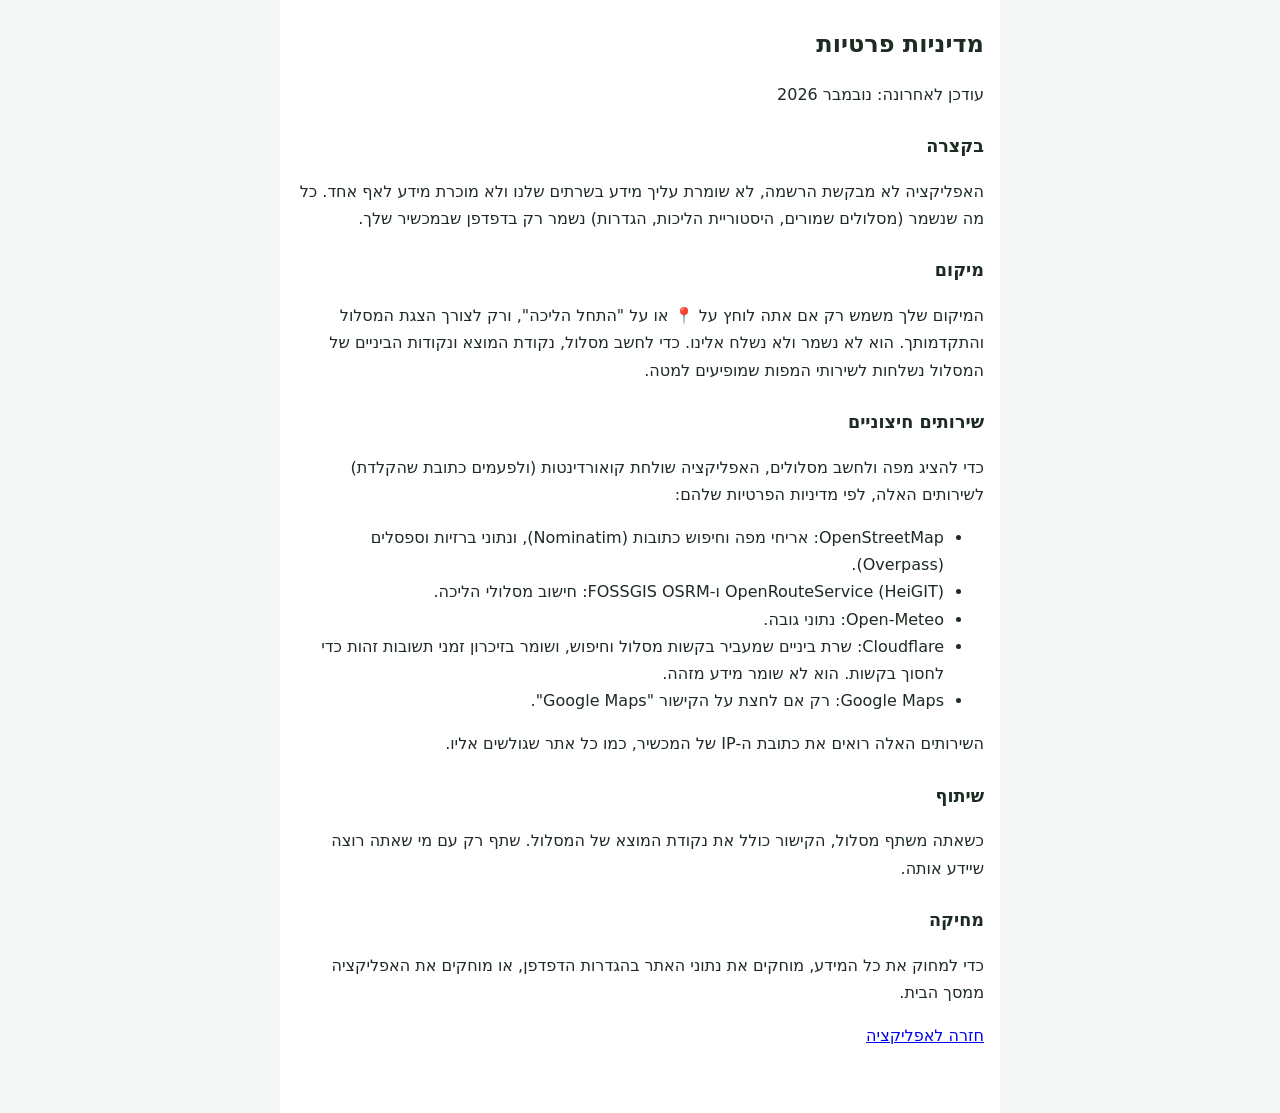
==== privacy.html @ 0ef1e4db "Cloudflare Worker proxy for OpenRouteService, privacy policy Co-Authored-By: Claude Opus 5.5 <norepl" ====
<!doctype html>
<html lang="he" dir="rtl">
<head>
  <meta charset="utf-8">
  <meta name="viewport" content="width=device-width, initial-scale=1">
  <title>מדיניות פרטיות · מסלולי הליכה</title>
  <link rel="stylesheet" href="style.css">
  <style>
    body { display: block; overflow: auto; }
    main.doc { max-width: 720px; margin: 0 auto; padding: 24px 16px 48px; line-height: 1.7; background: #fff; min-height: 100%; }
    main.doc h1 { font-size: 1.5rem; }
    main.doc h2 { font-size: 1.1rem; margin-top: 24px; }
  </style>
</head>
<body>
  <main class="doc">
    <h1>מדיניות פרטיות</h1>
    <p>עודכן לאחרונה: נובמבר 2026</p>

    <h2>בקצרה</h2>
    <p>האפליקציה לא מבקשת הרשמה, לא שומרת עליך מידע בשרתים שלנו ולא מוכרת מידע לאף אחד. כל מה שנשמר (מסלולים שמורים, היסטוריית הליכות, הגדרות) נשמר רק בדפדפן שבמכשיר שלך.</p>

    <h2>מיקום</h2>
    <p>המיקום שלך משמש רק אם אתה לוחץ על 📍 או על "התחל הליכה", ורק לצורך הצגת המסלול והתקדמותך. הוא לא נשמר ולא נשלח אלינו. כדי לחשב מסלול, נקודת המוצא ונקודות הביניים של המסלול נשלחות לשירותי המפות שמופיעים למטה.</p>

    <h2>שירותים חיצוניים</h2>
    <p>כדי להציג מפה ולחשב מסלולים, האפליקציה שולחת קואורדינטות (ולפעמים כתובת שהקלדת) לשירותים האלה, לפי מדיניות הפרטיות שלהם:</p>
    <ul>
      <li>OpenStreetMap: אריחי מפה וחיפוש כתובות (Nominatim), ונתוני ברזיות וספסלים (Overpass).</li>
      <li>OpenRouteService (HeiGIT) ו-FOSSGIS OSRM: חישוב מסלולי הליכה.</li>
      <li>Open-Meteo: נתוני גובה.</li>
      <li>Cloudflare: שרת ביניים שמעביר בקשות מסלול וחיפוש, ושומר בזיכרון זמני תשובות זהות כדי לחסוך בקשות. הוא לא שומר מידע מזהה.</li>
      <li>Google Maps: רק אם לחצת על הקישור "Google Maps".</li>
    </ul>
    <p>השירותים האלה רואים את כתובת ה-IP של המכשיר, כמו כל אתר שגולשים אליו.</p>

    <h2>שיתוף</h2>
    <p>כשאתה משתף מסלול, הקישור כולל את נקודת המוצא של המסלול. שתף רק עם מי שאתה רוצה שיידע אותה.</p>

    <h2>מחיקה</h2>
    <p>כדי למחוק את כל המידע, מוחקים את נתוני האתר בהגדרות הדפדפן, או מוחקים את האפליקציה ממסך הבית.</p>

    <p><a href="./">חזרה לאפליקציה</a></p>
  </main>
</body>
</html>
---- style.css ----
* { box-sizing: border-box; }
html, body { margin: 0; height: 100%; font-family: system-ui, "Segoe UI", Arial, sans-serif; color: #1d2b22; background: #f4f7f5; }
body { display: flex; }
#panel { width: 380px; max-width: 100%; height: 100%; overflow-y: auto; padding: 16px; background: #fff; box-shadow: 0 0 12px rgba(0,0,0,.08); z-index: 1; }
#map { flex: 1; height: 100%; background: #e3ebe6; }
h1 { font-size: 1.35rem; margin: 0 0 12px; }
h2 { font-size: 1.05rem; margin: 0 0 6px; }
.card { background: #f8faf9; border: 1px solid #dfe7e2; border-radius: 12px; padding: 14px; margin-bottom: 14px; }
label { display: block; font-weight: 600; margin: 10px 0 4px; }
input, select { width: 100%; padding: 10px; border: 1px solid #c8d4cc; border-radius: 8px; font-size: 1rem; background: #fff; }
.row { display: flex; gap: 6px; }
.row input { flex: 1; }
.row button { width: auto; margin: 0; padding: 0 12px; }
button { width: 100%; margin-top: 14px; padding: 11px; border: 0; border-radius: 8px; background: #1f8a4c; color: #fff; font-size: 1rem; font-weight: 600; cursor: pointer; }
button:disabled { opacity: .6; cursor: wait; }
button.link { background: none; color: #557; text-decoration: underline; font-weight: 400; font-size: .85rem; }
.hint { font-size: .82rem; color: #5d6d63; margin: 4px 0 0; }
.status { font-size: .9rem; margin: 10px 0 0; min-height: 1.2em; }
.status.error { color: #b3261e; }
#results { list-style: none; padding: 0; margin: 0; }
#results li { border: 2px solid transparent; border-radius: 12px; padding: 12px; margin-bottom: 10px; background: #f8faf9; cursor: pointer; }
#results li.active { border-color: var(--c); background: #fff; }
#results .title { display: flex; align-items: center; gap: 8px; font-weight: 700; }
#results .dot { width: 14px; height: 14px; border-radius: 50%; background: var(--c); flex: none; }
#results .meta { margin-top: 4px; font-size: .9rem; color: #44544a; }
#results a { display: inline-block; margin-top: 6px; font-size: .9rem; color: #1a5fb4; }
@media (max-width: 760px) {
  body { flex-direction: column-reverse; }
  #panel { width: 100%; height: 55%; }
  #map { height: 45%; flex: none; }
}
.leaflet-container { font-family: inherit; }
.start-pin { background: #1d2b22; color: #fff; border-radius: 50%; border: 2px solid #fff; font-weight: 700; display: flex; align-items: center; justify-content: center; box-shadow: 0 1px 4px rgba(0,0,0,.4); }
#results .profile { display: block; width: 100%; height: 44px; margin-top: 6px; }
.row select { width: auto; flex: none; }
label.check { display: flex; align-items: center; gap: 8px; font-weight: 400; margin-top: 12px; }
label.check input { width: auto; }
#results .warn { font-size: .85rem; color: #9a5b00; margin-top: 4px; }
#results .actions { display: flex; flex-wrap: wrap; align-items: center; gap: 6px; margin-top: 8px; }
#results .actions button { width: auto; margin: 0; padding: 7px 10px; font-size: .85rem; background: #e8efe9; color: #1d2b22; }
#results .actions button.primary { background: var(--c); color: #fff; }
#results .actions a { margin: 0 4px; }
#favBox summary { cursor: pointer; font-weight: 700; }
#favList { list-style: none; padding: 0; margin: 10px 0 0; }
#favList li { display: flex; align-items: center; gap: 8px; padding: 8px 0; border-top: 1px solid #e3ebe6; cursor: pointer; }
#favList .fav-name { flex: 1; font-weight: 600; }
#favList .fav-meta { font-size: .85rem; color: #5d6d63; }
#favList button.link { width: auto; margin: 0; padding: 0 6px; text-decoration: none; }
#trackBar { position: fixed; top: max(12px, env(safe-area-inset-top)); left: 12px; right: 12px; z-index: 1000; background: #fff; border-radius: 14px; padding: 12px 14px; box-shadow: 0 4px 18px rgba(0,0,0,.18); display: flex; align-items: center; gap: 10px; }
#trackBar[hidden] { display: none; }
#trackText { flex: 1; font-weight: 600; font-size: .95rem; }
.track-actions { display: flex; gap: 6px; }
.track-actions button { width: auto; margin: 0; padding: 8px 12px; font-size: .9rem; background: #e8efe9; color: #1d2b22; }
.track-actions button.stop { background: #b3261e; color: #fff; }
@media (max-width: 760px) {
  body.walking #panel { height: 0; padding: 0; overflow: hidden; }
  body.walking #map { height: 100%; flex: 1; }
}
#settings summary { cursor: pointer; font-weight: 700; }
[hidden] { display: none !important; }
#trackText .turn { font-size: 1.15rem; font-weight: 800; margin-bottom: 4px; }
.poi { font-size: 18px; line-height: 22px; text-align: center; filter: drop-shadow(0 1px 2px rgba(0,0,0,.4)); }
#results .pois-line { font-size: .85rem; color: #44544a; margin-top: 4px; }
#results .pois-line:empty { display: none; }
#histBox summary { cursor: pointer; font-weight: 700; }
.hist-summary { font-weight: 600; margin: 10px 0 6px; }
#histList { list-style: none; padding: 0; margin: 0; font-size: .9rem; }
#histList li { display: grid; grid-template-columns: 1.3fr 1fr 1fr .3fr; gap: 6px; padding: 6px 0; border-top: 1px solid #e3ebe6; }
.foot { font-size: .8rem; color: #5d6d63; text-align: center; margin: 18px 0 4px; }
.foot a { color: inherit; }
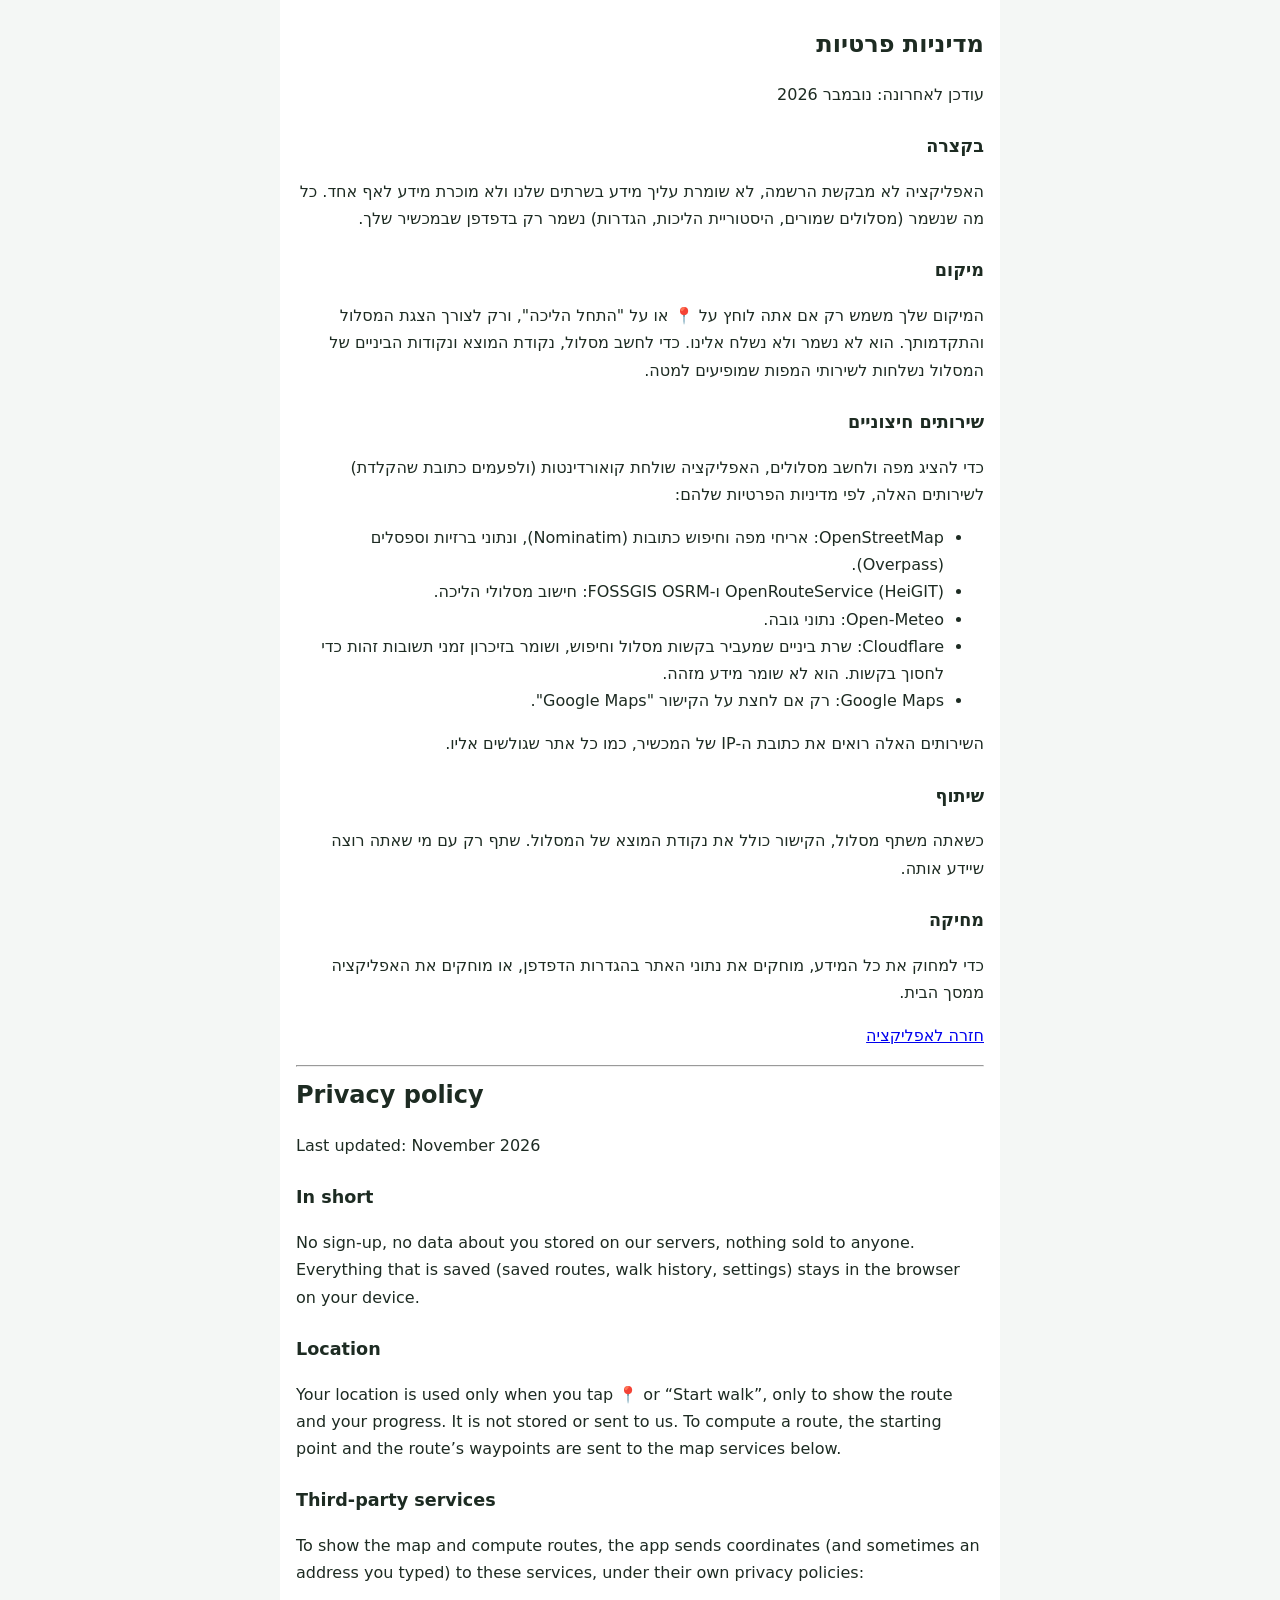
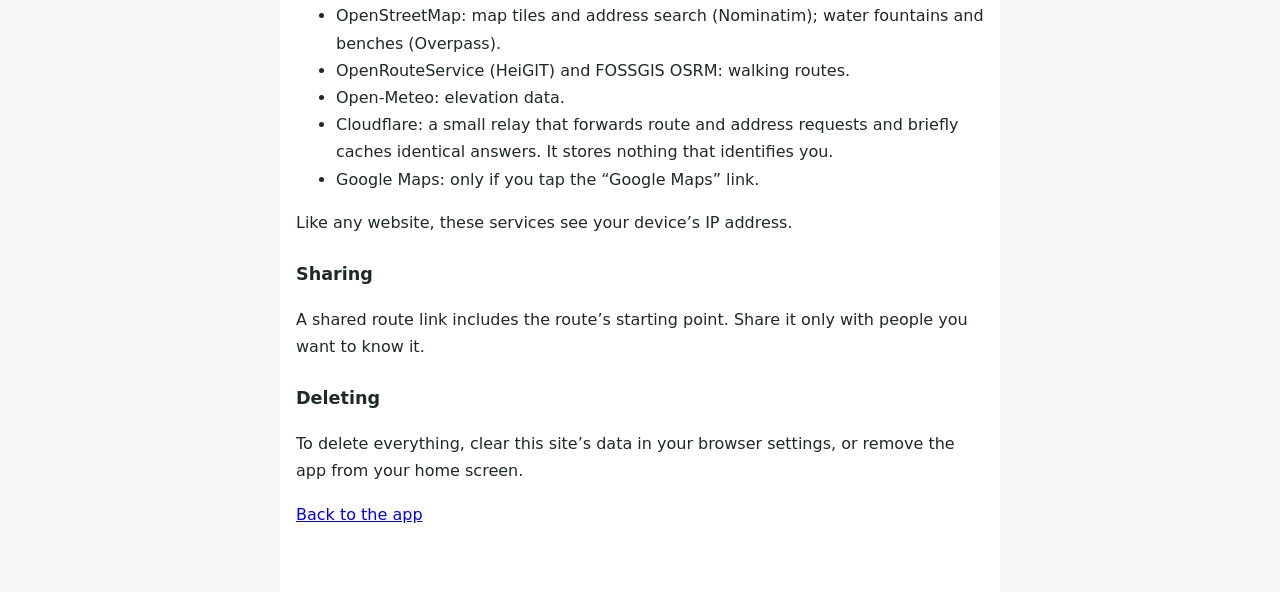
==== commit a750da80: "English UI and voice, miles, automatic language with a switch, English privacy policy Co-Authored-By" ====
--- a/privacy.html
+++ b/privacy.html
@@ -41,6 +41,31 @@
     <p>כדי למחוק את כל המידע, מוחקים את נתוני האתר בהגדרות הדפדפן, או מוחקים את האפליקציה ממסך הבית.</p>
 
     <p><a href="./">חזרה לאפליקציה</a></p>
+
+    <hr>
+    <section id="en" dir="ltr" lang="en">
+      <h1>Privacy policy</h1>
+      <p>Last updated: November 2026</p>
+      <h2>In short</h2>
+      <p>No sign-up, no data about you stored on our servers, nothing sold to anyone. Everything that is saved (saved routes, walk history, settings) stays in the browser on your device.</p>
+      <h2>Location</h2>
+      <p>Your location is used only when you tap 📍 or “Start walk”, only to show the route and your progress. It is not stored or sent to us. To compute a route, the starting point and the route’s waypoints are sent to the map services below.</p>
+      <h2>Third-party services</h2>
+      <p>To show the map and compute routes, the app sends coordinates (and sometimes an address you typed) to these services, under their own privacy policies:</p>
+      <ul>
+        <li>OpenStreetMap: map tiles and address search (Nominatim); water fountains and benches (Overpass).</li>
+        <li>OpenRouteService (HeiGIT) and FOSSGIS OSRM: walking routes.</li>
+        <li>Open-Meteo: elevation data.</li>
+        <li>Cloudflare: a small relay that forwards route and address requests and briefly caches identical answers. It stores nothing that identifies you.</li>
+        <li>Google Maps: only if you tap the “Google Maps” link.</li>
+      </ul>
+      <p>Like any website, these services see your device’s IP address.</p>
+      <h2>Sharing</h2>
+      <p>A shared route link includes the route’s starting point. Share it only with people you want to know it.</p>
+      <h2>Deleting</h2>
+      <p>To delete everything, clear this site’s data in your browser settings, or remove the app from your home screen.</p>
+      <p><a href="./">Back to the app</a></p>
+    </section>
   </main>
 </body>
 </html>
--- a/style.css
+++ b/style.css
@@ -68,3 +68,8 @@
 #histList li { display: grid; grid-template-columns: 1.3fr 1fr 1fr .3fr; gap: 6px; padding: 6px 0; border-top: 1px solid #e3ebe6; }
 .foot { font-size: .8rem; color: #5d6d63; text-align: center; margin: 18px 0 4px; }
 .foot a { color: inherit; }
+.arrow div { font-size: 14px; line-height: 18px; text-align: center; text-shadow: 0 0 3px #fff, 0 0 3px #fff; }
+.km div { width: 22px; height: 22px; border-radius: 50%; background: #fff; border: 2px solid; font-size: 11px; font-weight: 800; line-height: 18px; text-align: center; color: #1d2b22; box-sizing: border-box; }
+.toprow { display: flex; align-items: center; justify-content: space-between; gap: 8px; margin-bottom: 12px; }
+.toprow h1 { margin: 0; }
+button.lang-btn { width: auto; margin: 0; padding: 6px 10px; font-size: .85rem; background: #e8efe9; color: #1d2b22; font-weight: 600; }
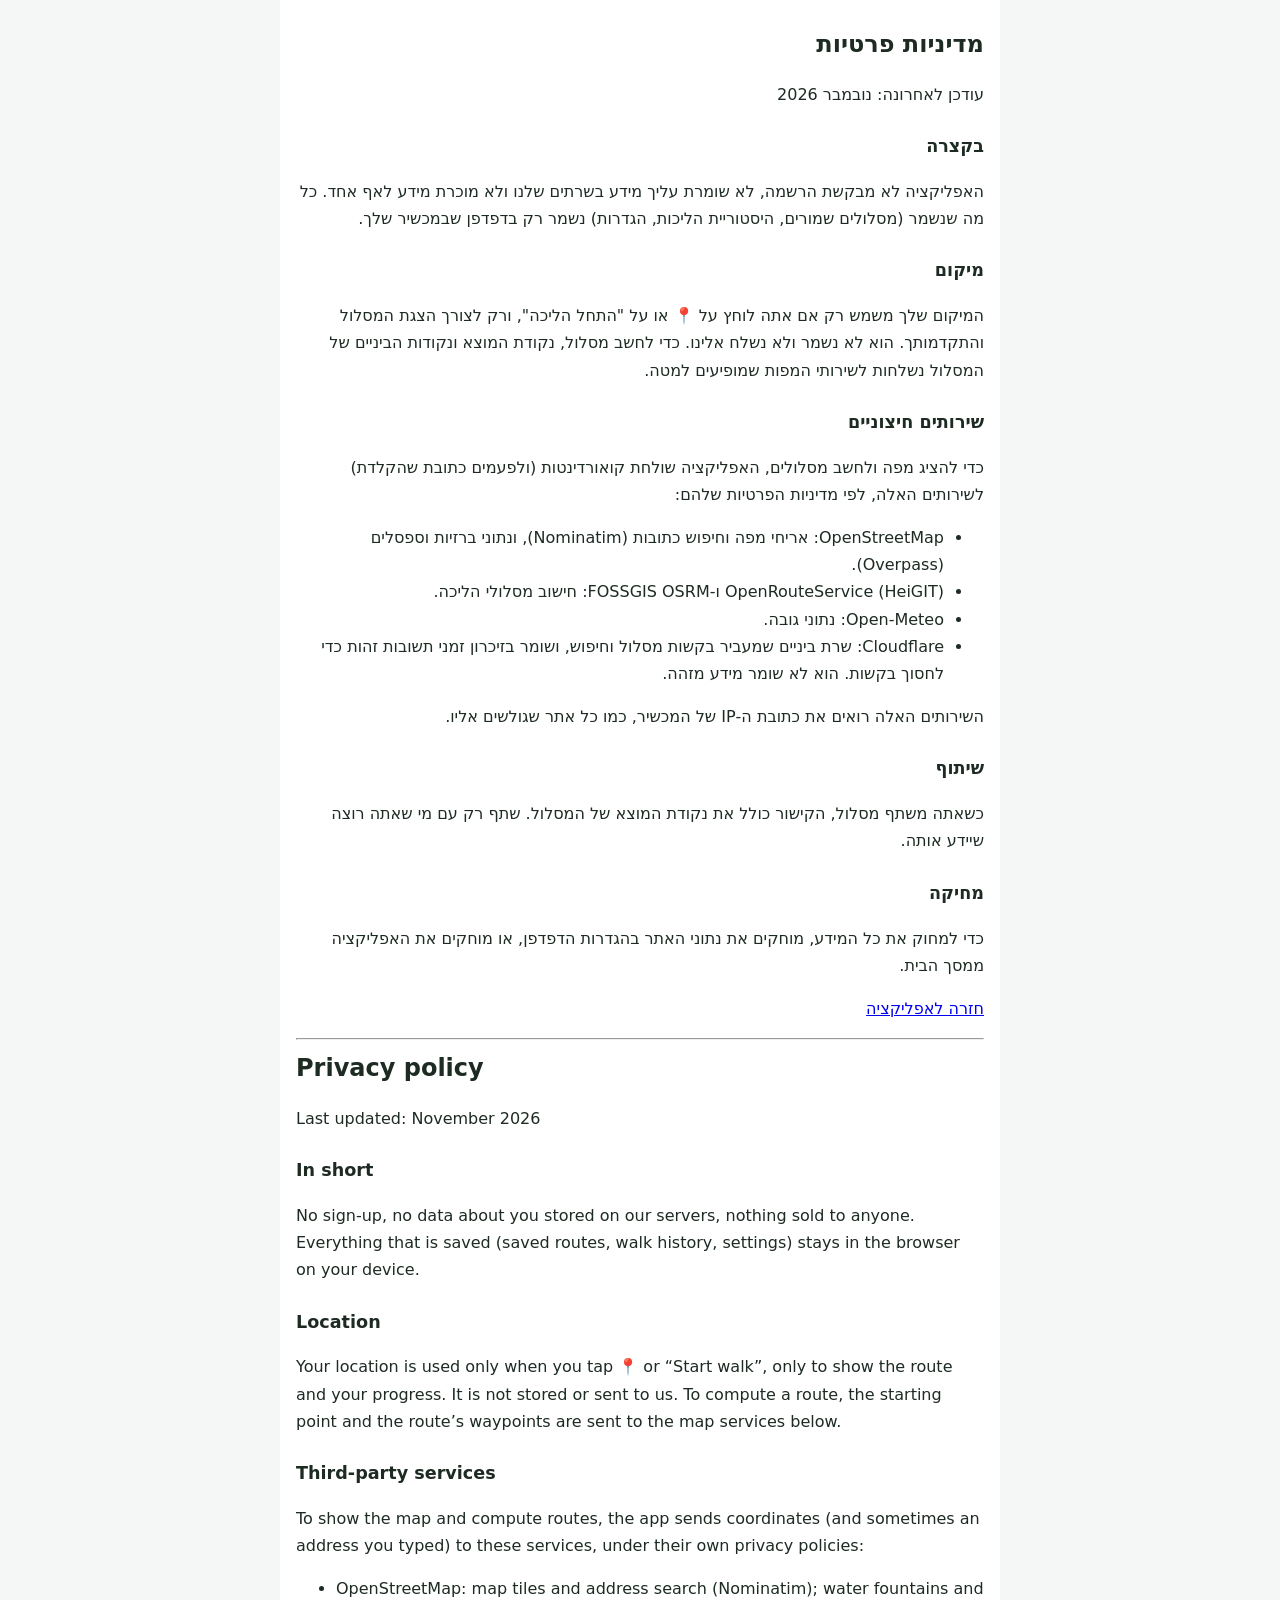
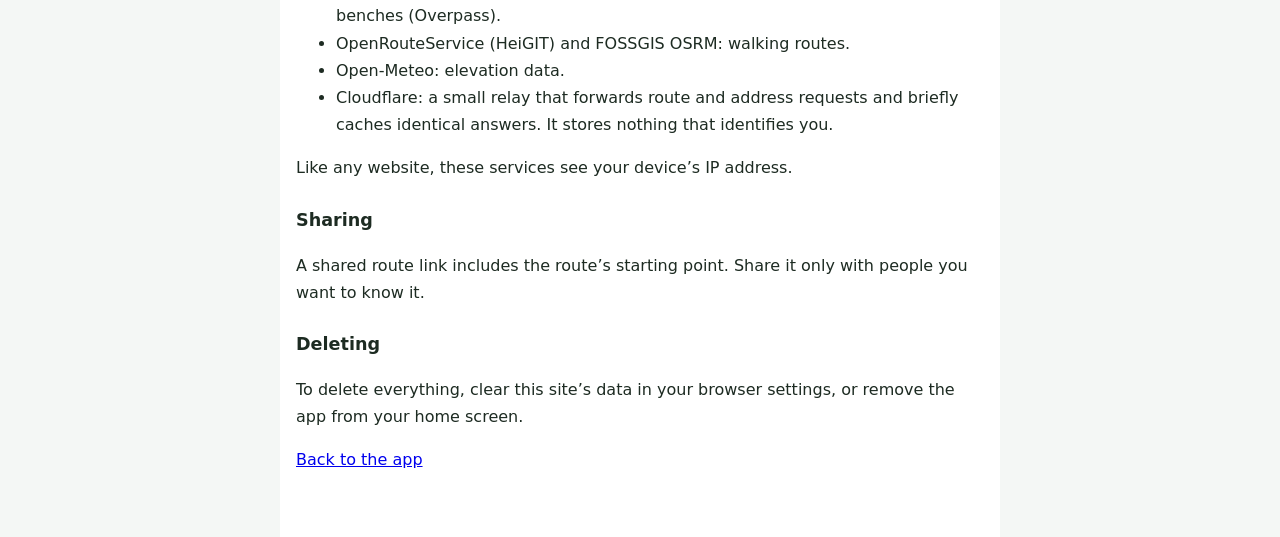
==== commit c561ad8a: "Remove Google Maps link, host the map library ourselves, share links that messengers can't cut - Dro" ====
--- a/privacy.html
+++ b/privacy.html
@@ -30,7 +30,6 @@
       <li>OpenRouteService (HeiGIT) ו-FOSSGIS OSRM: חישוב מסלולי הליכה.</li>
       <li>Open-Meteo: נתוני גובה.</li>
       <li>Cloudflare: שרת ביניים שמעביר בקשות מסלול וחיפוש, ושומר בזיכרון זמני תשובות זהות כדי לחסוך בקשות. הוא לא שומר מידע מזהה.</li>
-      <li>Google Maps: רק אם לחצת על הקישור "Google Maps".</li>
     </ul>
     <p>השירותים האלה רואים את כתובת ה-IP של המכשיר, כמו כל אתר שגולשים אליו.</p>
 
@@ -57,7 +56,6 @@
         <li>OpenRouteService (HeiGIT) and FOSSGIS OSRM: walking routes.</li>
         <li>Open-Meteo: elevation data.</li>
         <li>Cloudflare: a small relay that forwards route and address requests and briefly caches identical answers. It stores nothing that identifies you.</li>
-        <li>Google Maps: only if you tap the “Google Maps” link.</li>
       </ul>
       <p>Like any website, these services see your device’s IP address.</p>
       <h2>Sharing</h2>
--- a/style.css
+++ b/style.css
@@ -39,7 +39,6 @@
 #results .actions { display: flex; flex-wrap: wrap; align-items: center; gap: 6px; margin-top: 8px; }
 #results .actions button { width: auto; margin: 0; padding: 7px 10px; font-size: .85rem; background: #e8efe9; color: #1d2b22; }
 #results .actions button.primary { background: var(--c); color: #fff; }
-#results .actions a { margin: 0 4px; }
 #favBox summary { cursor: pointer; font-weight: 700; }
 #favList { list-style: none; padding: 0; margin: 10px 0 0; }
 #favList li { display: flex; align-items: center; gap: 8px; padding: 8px 0; border-top: 1px solid #e3ebe6; cursor: pointer; }
